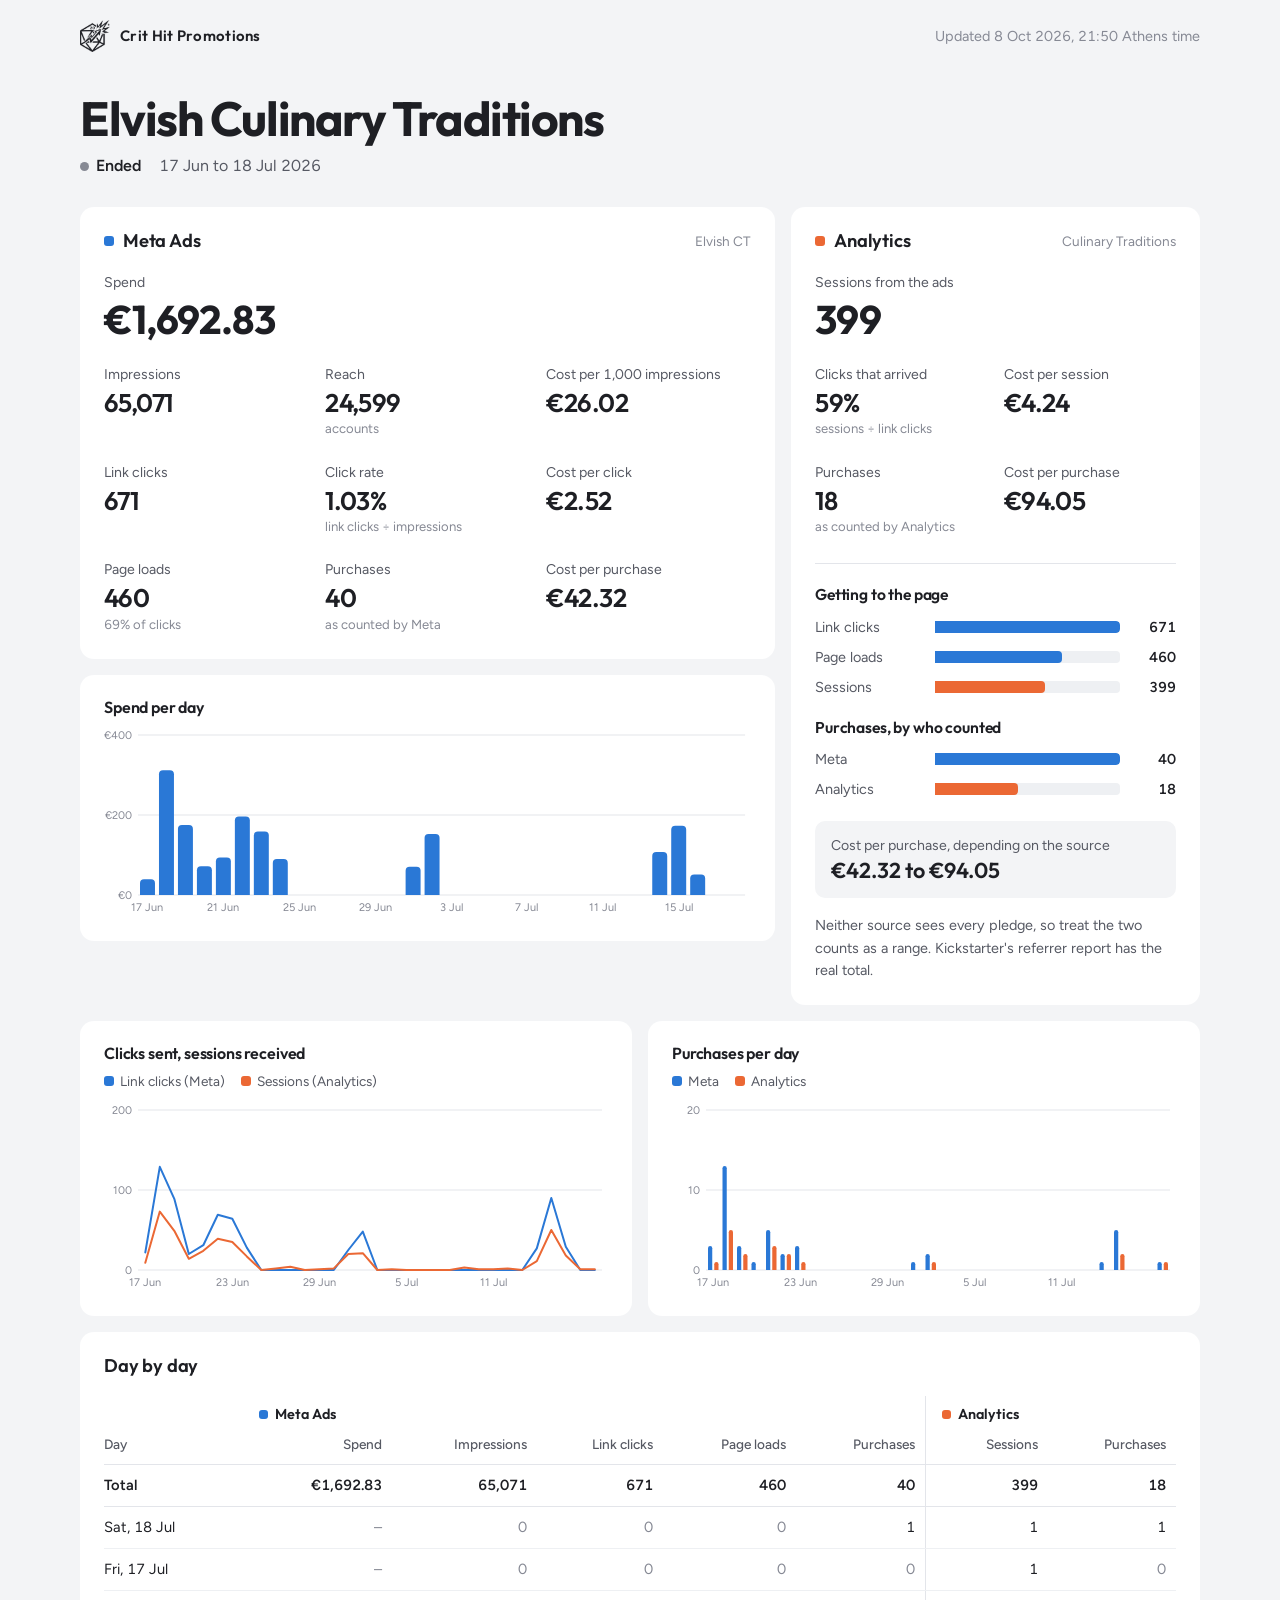
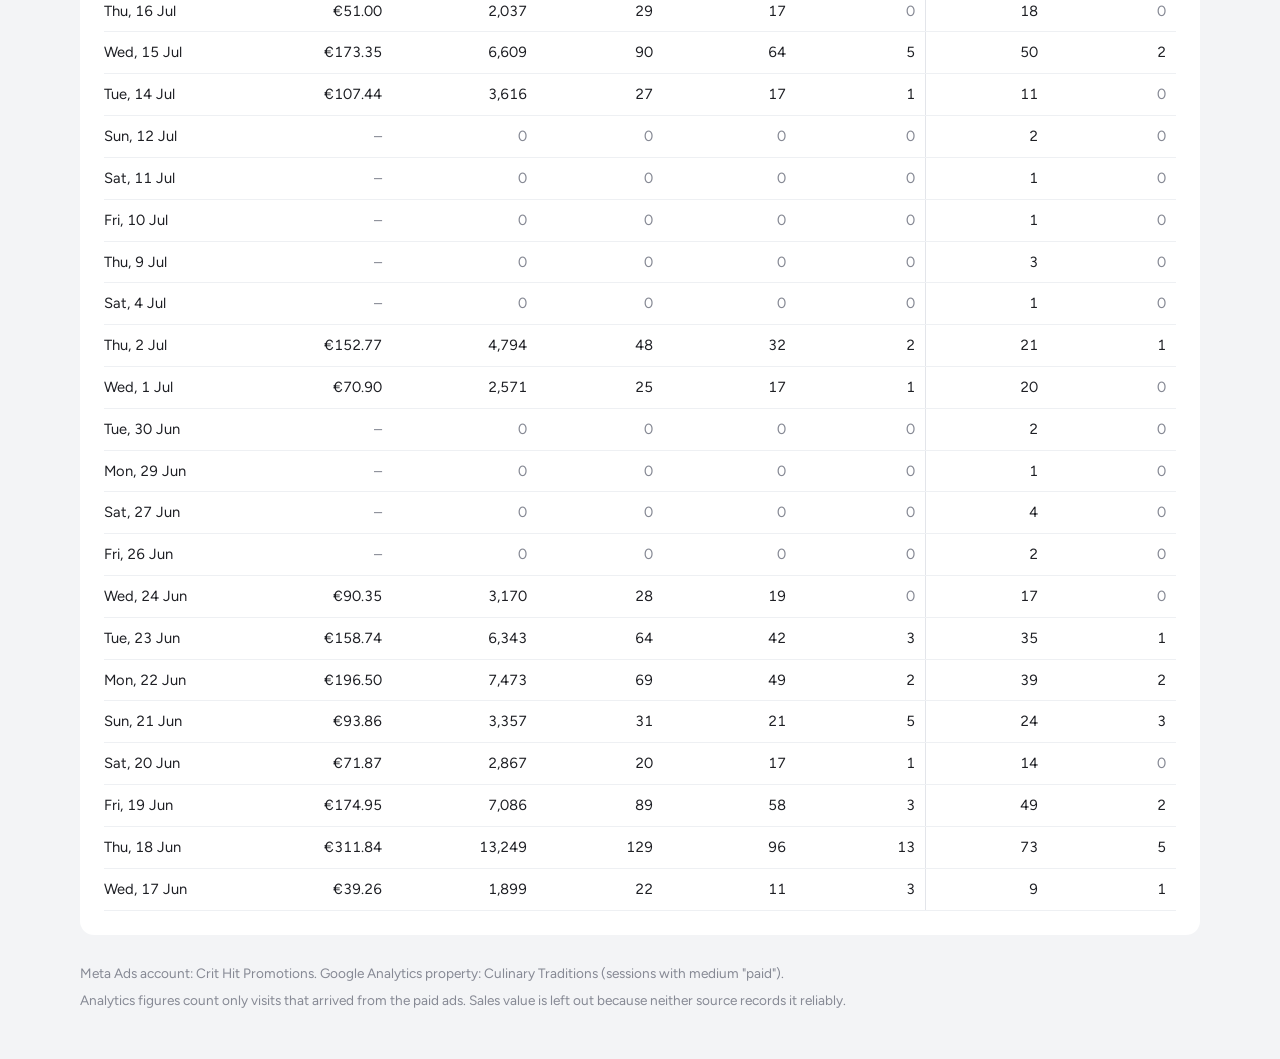
==== elvishct-420e3e4d/index.html @ e97c72b4 "Landing page and project dashboards Plain HTML/CSS/JS site for GitHub Pages: landing page, shared da" ====
<!doctype html>
<html lang="en">
<head>
<meta charset="utf-8">
<meta name="viewport" content="width=device-width, initial-scale=1">
<meta name="robots" content="noindex, nofollow, noarchive">
<meta name="referrer" content="no-referrer">
<title>Dashboard | Crit Hit Promotions</title>
<link rel="icon" href="../assets/icon.png">
<link rel="preconnect" href="https://fonts.googleapis.com">
<link rel="preconnect" href="https://fonts.gstatic.com" crossorigin>
<link href="https://fonts.googleapis.com/css2?family=Figtree:wght@400;500;600&family=Outfit:wght@500;600;700&display=swap" rel="stylesheet">
<link rel="stylesheet" href="../assets/site.css">
<link rel="stylesheet" href="../assets/dashboard.css">
</head>
<body>
<header class="wrap dash-top">
  <a class="brand" href="../"><img class="logo-img" src="../assets/mark.png" alt="">Crit Hit Promotions</a>
  <div class="updated" id="updated"></div>
</header>

<main class="wrap">
  <div class="title">
    <h1 id="project"></h1>
    <div class="sub"><span class="status" id="status"><i></i><span id="status-text"></span></span><span id="period"></span></div>
  </div>

  <div id="empty" class="empty" hidden>
    <h2>No ad activity yet</h2>
    <p id="empty-note">Numbers show up here the morning after the first ads run.</p>
  </div>

  <div id="content">
    <div class="cols">
      <div class="stack">
      <section class="panel meta">
        <header><h2><i></i>Meta Ads</h2><small id="meta-src"></small></header>
        <div class="tiles" id="meta-tiles"></div>
      </section>
      <section class="panel chart" id="c-spend"><h3>Spend per day</h3><div class="legend"></div><div class="plot"></div></section>
      </div>

      <section class="panel ga">
        <header><h2><i></i>Analytics</h2><small id="ga-src"></small></header>
        <div class="tiles" id="ga-tiles"></div>
        <div class="compare">
          <h3>Getting to the page</h3>
          <div class="bars" id="cmp-traffic"></div>
          <h3>Purchases, by who counted</h3>
          <div class="bars" id="cmp-purch"></div>
          <div class="range"><div class="k">Cost per purchase, depending on the source</div><div class="v" id="cpp-range"></div></div>
          <p class="note" id="note"></p>
        </div>
      </section>
    </div>

    <div class="charts">
      <section class="panel chart" id="c-traffic"><h3>Clicks sent, sessions received</h3><div class="legend"></div><div class="plot"></div></section>
      <section class="panel chart" id="c-purch"><h3>Purchases per day</h3><div class="legend"></div><div class="plot"></div></section>
    </div>

    <section class="panel daily">
      <header><h2>Day by day</h2></header>
      <div class="scroll">
        <table>
          <thead>
            <tr class="groups"><th></th><th colspan="5"><i style="background:var(--meta)"></i>Meta Ads</th><th colspan="2" class="sep"><i style="background:var(--ga)"></i>Analytics</th></tr>
            <tr><th>Day</th><th>Spend</th><th>Impressions</th><th>Link clicks</th><th>Page loads</th><th>Purchases</th><th class="sep">Sessions</th><th>Purchases</th></tr>
          </thead>
          <tbody id="rows"></tbody>
        </table>
      </div>
    </section>
  </div>
</main>

<footer class="wrap dash-foot">
  <p id="sources"></p>
  <p>Analytics figures count only visits that arrived from the paid ads. Sales value is left out because neither source records it reliably.</p>
</footer>

<!-- DATA:START (the daily update replaces only the JSON between these two markers) -->
<script id="data" type="application/json">
{
  "project": "Elvish Culinary Traditions",
  "status": "Ended",
  "updated": "8 Oct 2026, 21:50 Athens time",
  "currency": "EUR",
  "meta": {
    "account": "Crit Hit Promotions",
    "campaigns": [
      "Elvish CT"
    ],
    "reach": 24599
  },
  "analytics": {
    "property": "Culinary Traditions",
    "filter": "sessions with medium \"paid\""
  },
  "note": "Neither source sees every pledge, so treat the two counts as a range. Kickstarter's referrer report has the real total.",
  "days": [
    {"d": "2026-06-17", "spend": 39.26, "impr": 1899, "clicks": 22, "lpv": 11, "mp": 3, "s": 9, "gp": 1},
    {"d": "2026-06-18", "spend": 311.84, "impr": 13249, "clicks": 129, "lpv": 96, "mp": 13, "s": 73, "gp": 5},
    {"d": "2026-06-19", "spend": 174.95, "impr": 7086, "clicks": 89, "lpv": 58, "mp": 3, "s": 49, "gp": 2},
    {"d": "2026-06-20", "spend": 71.87, "impr": 2867, "clicks": 20, "lpv": 17, "mp": 1, "s": 14, "gp": 0},
    {"d": "2026-06-21", "spend": 93.86, "impr": 3357, "clicks": 31, "lpv": 21, "mp": 5, "s": 24, "gp": 3},
    {"d": "2026-06-22", "spend": 196.5, "impr": 7473, "clicks": 69, "lpv": 49, "mp": 2, "s": 39, "gp": 2},
    {"d": "2026-06-23", "spend": 158.74, "impr": 6343, "clicks": 64, "lpv": 42, "mp": 3, "s": 35, "gp": 1},
    {"d": "2026-06-24", "spend": 90.35, "impr": 3170, "clicks": 28, "lpv": 19, "mp": 0, "s": 17, "gp": 0},
    {"d": "2026-06-26", "spend": 0, "impr": 0, "clicks": 0, "lpv": 0, "mp": 0, "s": 2, "gp": 0},
    {"d": "2026-06-27", "spend": 0, "impr": 0, "clicks": 0, "lpv": 0, "mp": 0, "s": 4, "gp": 0},
    {"d": "2026-06-29", "spend": 0, "impr": 0, "clicks": 0, "lpv": 0, "mp": 0, "s": 1, "gp": 0},
    {"d": "2026-06-30", "spend": 0, "impr": 0, "clicks": 0, "lpv": 0, "mp": 0, "s": 2, "gp": 0},
    {"d": "2026-07-01", "spend": 70.9, "impr": 2571, "clicks": 25, "lpv": 17, "mp": 1, "s": 20, "gp": 0},
    {"d": "2026-07-02", "spend": 152.77, "impr": 4794, "clicks": 48, "lpv": 32, "mp": 2, "s": 21, "gp": 1},
    {"d": "2026-07-04", "spend": 0, "impr": 0, "clicks": 0, "lpv": 0, "mp": 0, "s": 1, "gp": 0},
    {"d": "2026-07-09", "spend": 0, "impr": 0, "clicks": 0, "lpv": 0, "mp": 0, "s": 3, "gp": 0},
    {"d": "2026-07-10", "spend": 0, "impr": 0, "clicks": 0, "lpv": 0, "mp": 0, "s": 1, "gp": 0},
    {"d": "2026-07-11", "spend": 0, "impr": 0, "clicks": 0, "lpv": 0, "mp": 0, "s": 1, "gp": 0},
    {"d": "2026-07-12", "spend": 0, "impr": 0, "clicks": 0, "lpv": 0, "mp": 0, "s": 2, "gp": 0},
    {"d": "2026-07-14", "spend": 107.44, "impr": 3616, "clicks": 27, "lpv": 17, "mp": 1, "s": 11, "gp": 0},
    {"d": "2026-07-15", "spend": 173.35, "impr": 6609, "clicks": 90, "lpv": 64, "mp": 5, "s": 50, "gp": 2},
    {"d": "2026-07-16", "spend": 51.0, "impr": 2037, "clicks": 29, "lpv": 17, "mp": 0, "s": 18, "gp": 0},
    {"d": "2026-07-17", "spend": 0, "impr": 0, "clicks": 0, "lpv": 0, "mp": 0, "s": 1, "gp": 0},
    {"d": "2026-07-18", "spend": 0.0, "impr": 0, "clicks": 0, "lpv": 0, "mp": 1, "s": 1, "gp": 1}
  ]
}
</script>
<!-- DATA:END -->
<script src="../assets/dashboard.js"></script>
</body>
</html>
---- assets/site.css ----
/* Crit Hit Promotions — shared tokens and base styles */
:root {
  color-scheme: light;
  --page: #f3f4f6;
  --surface: #ffffff;
  --ink: #1e1f24;
  --ink-2: #565963;
  --ink-3: #868994;
  --line: #e3e5ea;
  --line-2: #eef0f3;
  --spark: #ffd21f;      /* lightning yellow: the one loud colour */
  --meta: #2a78d6;       /* Meta Ads series */
  --ga: #eb6834;         /* Analytics series */
  --display: "Outfit", system-ui, sans-serif;
  --body: "Figtree", system-ui, sans-serif;
  --r: 14px;
}
@media (prefers-color-scheme: dark) {
  :root {
    color-scheme: dark;
    --page: #121316;
    --surface: #1a1b1f;
    --ink: #f4f4f2;
    --ink-2: #b9bbc3;
    --ink-3: #8b8e98;
    --line: #2b2d33;
    --line-2: #222429;
    --meta: #3987e5;
    --ga: #d95926;
  }
  .logo-img { filter: invert(1) brightness(1.6); }
}

* { box-sizing: border-box; }
html { -webkit-text-size-adjust: 100%; }
body {
  margin: 0;
  background: var(--page);
  color: var(--ink);
  font: 400 16px/1.55 var(--body);
  font-feature-settings: "tnum" 1, "lnum" 1;
}
h1, h2, h3 { font-family: var(--display); font-weight: 600; line-height: 1.1; margin: 0; letter-spacing: -0.01em; }
p { margin: 0; }
a { color: inherit; }
:focus-visible { outline: 3px solid var(--meta); outline-offset: 3px; border-radius: 4px; }

.wrap { width: min(1120px, 100% - 32px); margin-inline: auto; }

.brand { display: inline-flex; align-items: center; gap: 10px; text-decoration: none; font: 600 15px/1 var(--display); letter-spacing: 0.02em; }
.brand img { width: 30px; height: auto; display: block; }

/* ---------- landing ---------- */
.top { padding: 22px 0; }
.hero { display: grid; grid-template-columns: 1.15fr 0.85fr; gap: 48px; align-items: center; padding: 56px 0 88px; }
.hero h1 { font-size: clamp(2.5rem, 6.4vw, 4.6rem); font-weight: 700; letter-spacing: -0.035em; line-height: 0.98; }
.hero .lede { margin-top: 24px; max-width: 34em; font-size: 1.15rem; color: var(--ink-2); }

.die { display: grid; justify-items: center; gap: 18px; text-align: center; }
.die button {
  width: min(300px, 70vw); aspect-ratio: 1; border-radius: 50%; border: 0; cursor: pointer;
  background: var(--spark); display: grid; place-items: center; padding: 0;
  transition: transform .15s ease;
}
.die button:hover { transform: scale(1.02); }
.die button:active { transform: scale(0.98); }
.die button img { width: 62%; height: auto; filter: none; }
.die button.rolling img { animation: roll .6s cubic-bezier(.3,.7,.2,1); }
@keyframes roll { from { transform: rotate(0) scale(.9); } to { transform: rotate(720deg) scale(1); } }
@media (prefers-reduced-motion: reduce) { .die button.rolling img { animation: none; } .die button { transition: none; } }
.die .result { min-height: 4.6em; }
.die .result strong { display: block; font: 700 1.5rem/1.2 var(--display); }
.die .result span { color: var(--ink-2); }
.die .hint { color: var(--ink-3); font-size: .95rem; }

.what { display: grid; grid-template-columns: repeat(3, 1fr); gap: 0; border-top: 1px solid var(--line); }
.what div { padding: 32px 28px 40px 0; }
.what div + div { padding-left: 28px; border-left: 1px solid var(--line); }
.what h2 { font-size: 1.25rem; margin-bottom: 10px; }
.what p { color: var(--ink-2); max-width: 30em; }

.foot { padding: 28px 0 40px; color: var(--ink-3); font-size: .9rem; border-top: 1px solid var(--line); }

@media (max-width: 760px) {
  .hero { grid-template-columns: 1fr; gap: 40px; padding: 28px 0 56px; }
  .what { grid-template-columns: 1fr; }
  .what div, .what div + div { padding: 24px 0; border-left: 0; }
  .what div + div { border-top: 1px solid var(--line); }
}
---- assets/dashboard.css ----
/* Project dashboard */
.dash-top { display: flex; justify-content: space-between; align-items: center; padding: 20px 0; }
.dash-top .updated { color: var(--ink-3); font-size: .9rem; text-align: right; }

.title { padding: 20px 0 28px; }
.title h1 { font-size: clamp(1.9rem, 4.4vw, 3rem); font-weight: 700; letter-spacing: -0.03em; }
.title .sub { margin-top: 10px; color: var(--ink-2); display: flex; flex-wrap: wrap; gap: 6px 18px; align-items: center; }
.status { display: inline-flex; align-items: center; gap: 7px; font-weight: 600; color: var(--ink); }
.status i { width: 9px; height: 9px; border-radius: 50%; background: var(--ink-3); }
.status[data-s="running"] i { background: #1c9a5e; }
.status[data-s="paused"] i { background: #c98500; }

.cols { display: grid; grid-template-columns: minmax(0, 1.7fr) minmax(0, 1fr); gap: 16px; align-items: start; }
.panel { background: var(--surface); border-radius: var(--r); padding: 24px; }
.panel > header { display: flex; align-items: baseline; justify-content: space-between; gap: 12px; margin-bottom: 20px; }
.panel h2 { font-size: 1.15rem; display: flex; align-items: center; gap: 9px; }
.panel h2 i { width: 10px; height: 10px; border-radius: 3px; }
.panel.meta h2 i { background: var(--meta); }
.panel.ga h2 i { background: var(--ga); }
.panel header small { color: var(--ink-3); font-size: .85rem; text-align: right; }

.tiles { display: grid; grid-template-columns: repeat(auto-fill, minmax(150px, 1fr)); gap: 22px 16px; }
.panel.ga .tiles { grid-template-columns: repeat(2, minmax(0, 1fr)); }
.tile .k { color: var(--ink-2); font-size: .88rem; }
.tile .v { font: 600 1.6rem/1.15 var(--display); letter-spacing: -0.02em; margin-top: 2px; }
.tile.big .v { font-size: 2.5rem; font-weight: 700; }
.tile.big { grid-column: 1 / -1; }
.tile .n { color: var(--ink-3); font-size: .82rem; margin-top: 2px; }

.compare { margin-top: 26px; padding-top: 22px; border-top: 1px solid var(--line); }
.compare h3 { font-size: .98rem; margin-bottom: 12px; }
.compare h3 + .bars + h3 { margin-top: 20px; }
.bars { display: grid; gap: 8px; }
.bar { display: grid; grid-template-columns: 7.6em 1fr 3.2em; gap: 10px; align-items: center; font-size: .9rem; }
.bar .l { color: var(--ink-2); }
.bar .t { height: 12px; background: var(--line-2); border-radius: 0 4px 4px 0; overflow: hidden; }
.bar .t b { display: block; height: 100%; border-radius: 0 4px 4px 0; }
.bar .x { text-align: right; font-weight: 600; }
.range { margin-top: 20px; padding: 14px 16px; background: var(--page); border-radius: 10px; }
.range .k { color: var(--ink-2); font-size: .88rem; }
.range .v { font: 600 1.35rem/1.2 var(--display); margin-top: 2px; }
.note { margin-top: 16px; color: var(--ink-2); font-size: .9rem; }

.charts { display: grid; grid-template-columns: repeat(3, minmax(0, 1fr)); gap: 16px; margin-top: 16px; }
.chart h3 { font-size: 1rem; }
.chart .legend { display: flex; gap: 16px; margin-top: 8px; color: var(--ink-2); font-size: .85rem; min-height: 1.3em; }
.chart .legend span { display: inline-flex; align-items: center; gap: 6px; }
.chart .legend i { width: 10px; height: 10px; border-radius: 3px; }
.plot { position: relative; margin-top: 10px; }
.plot svg { display: block; width: 100%; height: auto; overflow: visible; }
.plot text { font: 400 11px var(--body); fill: var(--ink-3); }
.plot .grid { stroke: var(--line); stroke-width: 1; }
.plot .hover { fill: var(--ink); opacity: 0; }
.plot .hover.on { opacity: .06; }
.tip {
  position: absolute; pointer-events: none; z-index: 2; top: 0; left: 0;
  background: var(--ink); color: var(--surface); border-radius: 8px; padding: 8px 10px;
  font-size: .82rem; line-height: 1.45; white-space: nowrap; opacity: 0; transition: opacity .1s;
}
.tip.on { opacity: 1; }
.tip b { font-weight: 600; }
.tip i { display: inline-block; width: 8px; height: 8px; border-radius: 2px; margin-right: 6px; }

.daily { margin-top: 16px; }
.scroll { overflow-x: auto; margin: 0 -24px; padding: 0 24px; }
table { border-collapse: collapse; width: 100%; min-width: 640px; font-size: .92rem; }
th, td { text-align: right; padding: 9px 10px; white-space: nowrap; }
th:first-child, td:first-child { text-align: left; padding-left: 0; }
thead th { color: var(--ink-2); font-weight: 500; font-size: .85rem; border-bottom: 1px solid var(--line); }
thead tr.groups th { text-align: left; color: var(--ink); font: 600 .9rem var(--display); border-bottom: 0; padding-bottom: 2px; }
thead tr.groups th i { display: inline-block; width: 9px; height: 9px; border-radius: 3px; margin-right: 7px; }
tbody td { border-bottom: 1px solid var(--line-2); }
tbody tr.total td { font-weight: 600; border-bottom: 1px solid var(--line); }
td.sep, th.sep { border-left: 1px solid var(--line); padding-left: 16px; }
td.zero { color: var(--ink-3); }

.empty { background: var(--surface); border-radius: var(--r); padding: 56px 24px; text-align: center; }
.empty h2 { font-size: 1.4rem; }
.empty p { margin: 10px auto 0; color: var(--ink-2); max-width: 32em; }

.dash-foot { padding: 28px 0 48px; color: var(--ink-3); font-size: .85rem; }
.dash-foot p + p { margin-top: 6px; }

@media (max-width: 900px) {
  .cols, .charts { grid-template-columns: 1fr; }
}
@media (max-width: 520px) {
  .panel { padding: 20px 16px; }
  .scroll { margin: 0 -16px; padding: 0 16px; }
  .tiles { grid-template-columns: repeat(2, minmax(0, 1fr)); }
  .dash-top .updated { font-size: .8rem; }
}

.stack { display: grid; gap: 16px; }
.charts { grid-template-columns: repeat(2, minmax(0, 1fr)); }
@media (max-width: 900px) { .charts { grid-template-columns: 1fr; } }
.chart .legend:empty { display: none; }
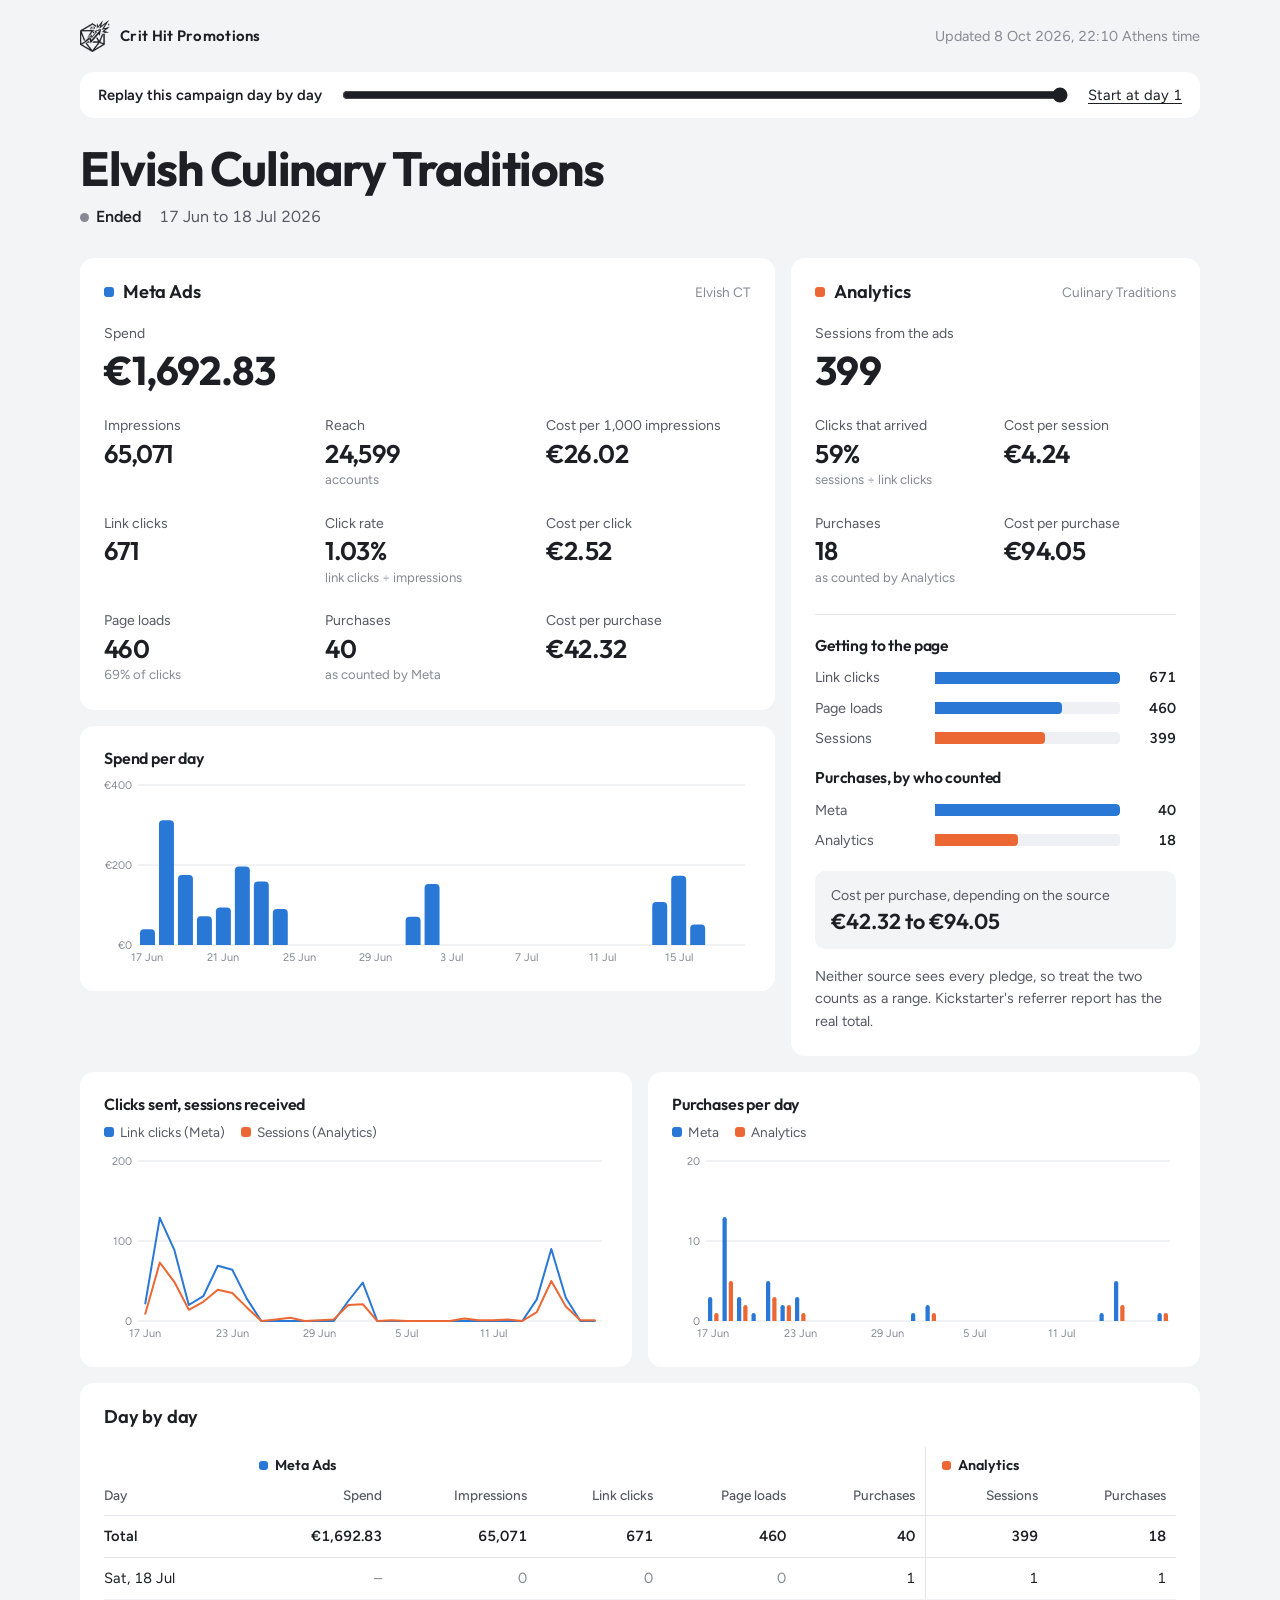
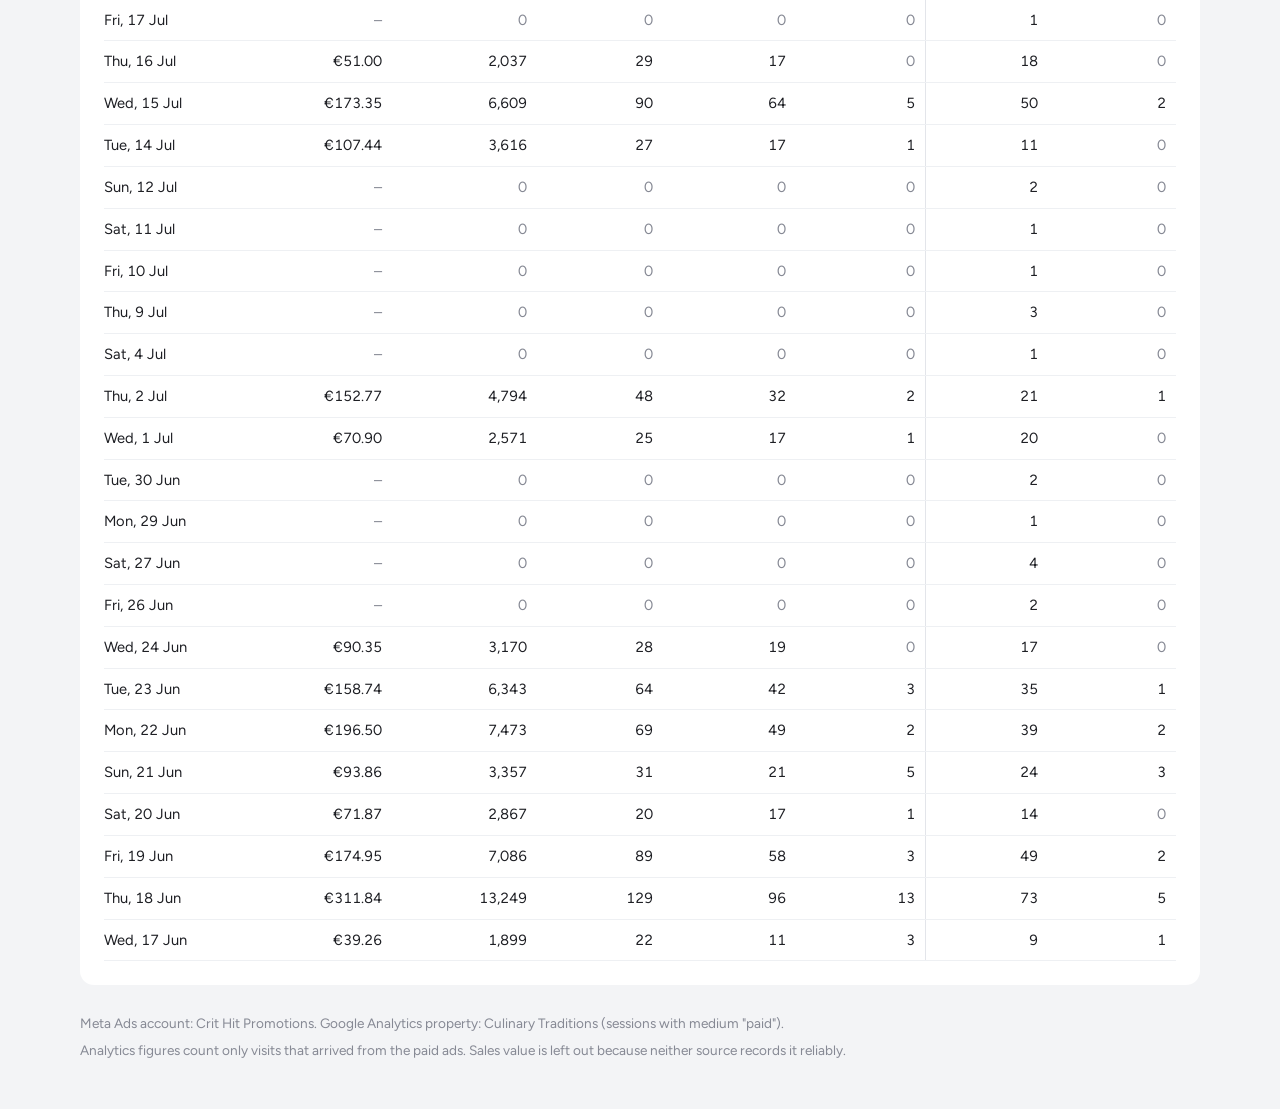
==== commit a3980d6e: "Add day-by-day replay to the Elvish CT dashboard Optional replay object in the project data adds a d" ====
--- a/elvishct-420e3e4d/index.html
+++ b/elvishct-420e3e4d/index.html
@@ -11,7 +11,7 @@
 <link rel="preconnect" href="https://fonts.gstatic.com" crossorigin>
 <link href="https://fonts.googleapis.com/css2?family=Figtree:wght@400;500;600&family=Outfit:wght@500;600;700&display=swap" rel="stylesheet">
 <link rel="stylesheet" href="../assets/site.css">
-<link rel="stylesheet" href="../assets/dashboard.css">
+<link rel="stylesheet" href="../assets/dashboard.css?v=2">
 </head>
 <body>
 <header class="wrap dash-top">
@@ -84,7 +84,7 @@
 {
   "project": "Elvish Culinary Traditions",
   "status": "Ended",
-  "updated": "8 Oct 2026, 21:50 Athens time",
+  "updated": "8 Oct 2026, 22:10 Athens time",
   "currency": "EUR",
   "meta": {
     "account": "Crit Hit Promotions",
@@ -98,6 +98,24 @@
     "filter": "sessions with medium \"paid\""
   },
   "note": "Neither source sees every pledge, so treat the two counts as a range. Kickstarter's referrer report has the real total.",
+  "replay": {
+    "end": "2026-07-17",
+    "reach": {
+      "2026-06-17": 1601,
+      "2026-06-18": 8147,
+      "2026-06-19": 10480,
+      "2026-06-20": 11094,
+      "2026-06-21": 11974,
+      "2026-06-22": 14832,
+      "2026-06-23": 17205,
+      "2026-06-24": 18119,
+      "2026-07-01": 19975,
+      "2026-07-02": 21168,
+      "2026-07-14": 22786,
+      "2026-07-15": 24376,
+      "2026-07-16": 24599
+    }
+  },
   "days": [
     {"d": "2026-06-17", "spend": 39.26, "impr": 1899, "clicks": 22, "lpv": 11, "mp": 3, "s": 9, "gp": 1},
     {"d": "2026-06-18", "spend": 311.84, "impr": 13249, "clicks": 129, "lpv": 96, "mp": 13, "s": 73, "gp": 5},
@@ -127,6 +145,6 @@
 }
 </script>
 <!-- DATA:END -->
-<script src="../assets/dashboard.js"></script>
+<script src="../assets/dashboard.js?v=2"></script>
 </body>
 </html>
--- a/assets/dashboard.css
+++ b/assets/dashboard.css
@@ -95,3 +95,9 @@
 .charts { grid-template-columns: repeat(2, minmax(0, 1fr)); }
 @media (max-width: 900px) { .charts { grid-template-columns: 1fr; } }
 .chart .legend:empty { display: none; }
+
+.replay { display: flex; flex-wrap: wrap; align-items: center; gap: 10px 18px; background: var(--surface); border-radius: var(--r); padding: 12px 18px; margin-bottom: 4px; font-size: .92rem; }
+.replay .rl { font-weight: 600; min-width: 13.5em; }
+.replay input { flex: 1 1 180px; accent-color: var(--ink); min-width: 0; }
+.replay .rb { display: inline-flex; gap: 14px; }
+.replay a { color: var(--ink); text-underline-offset: 3px; }
